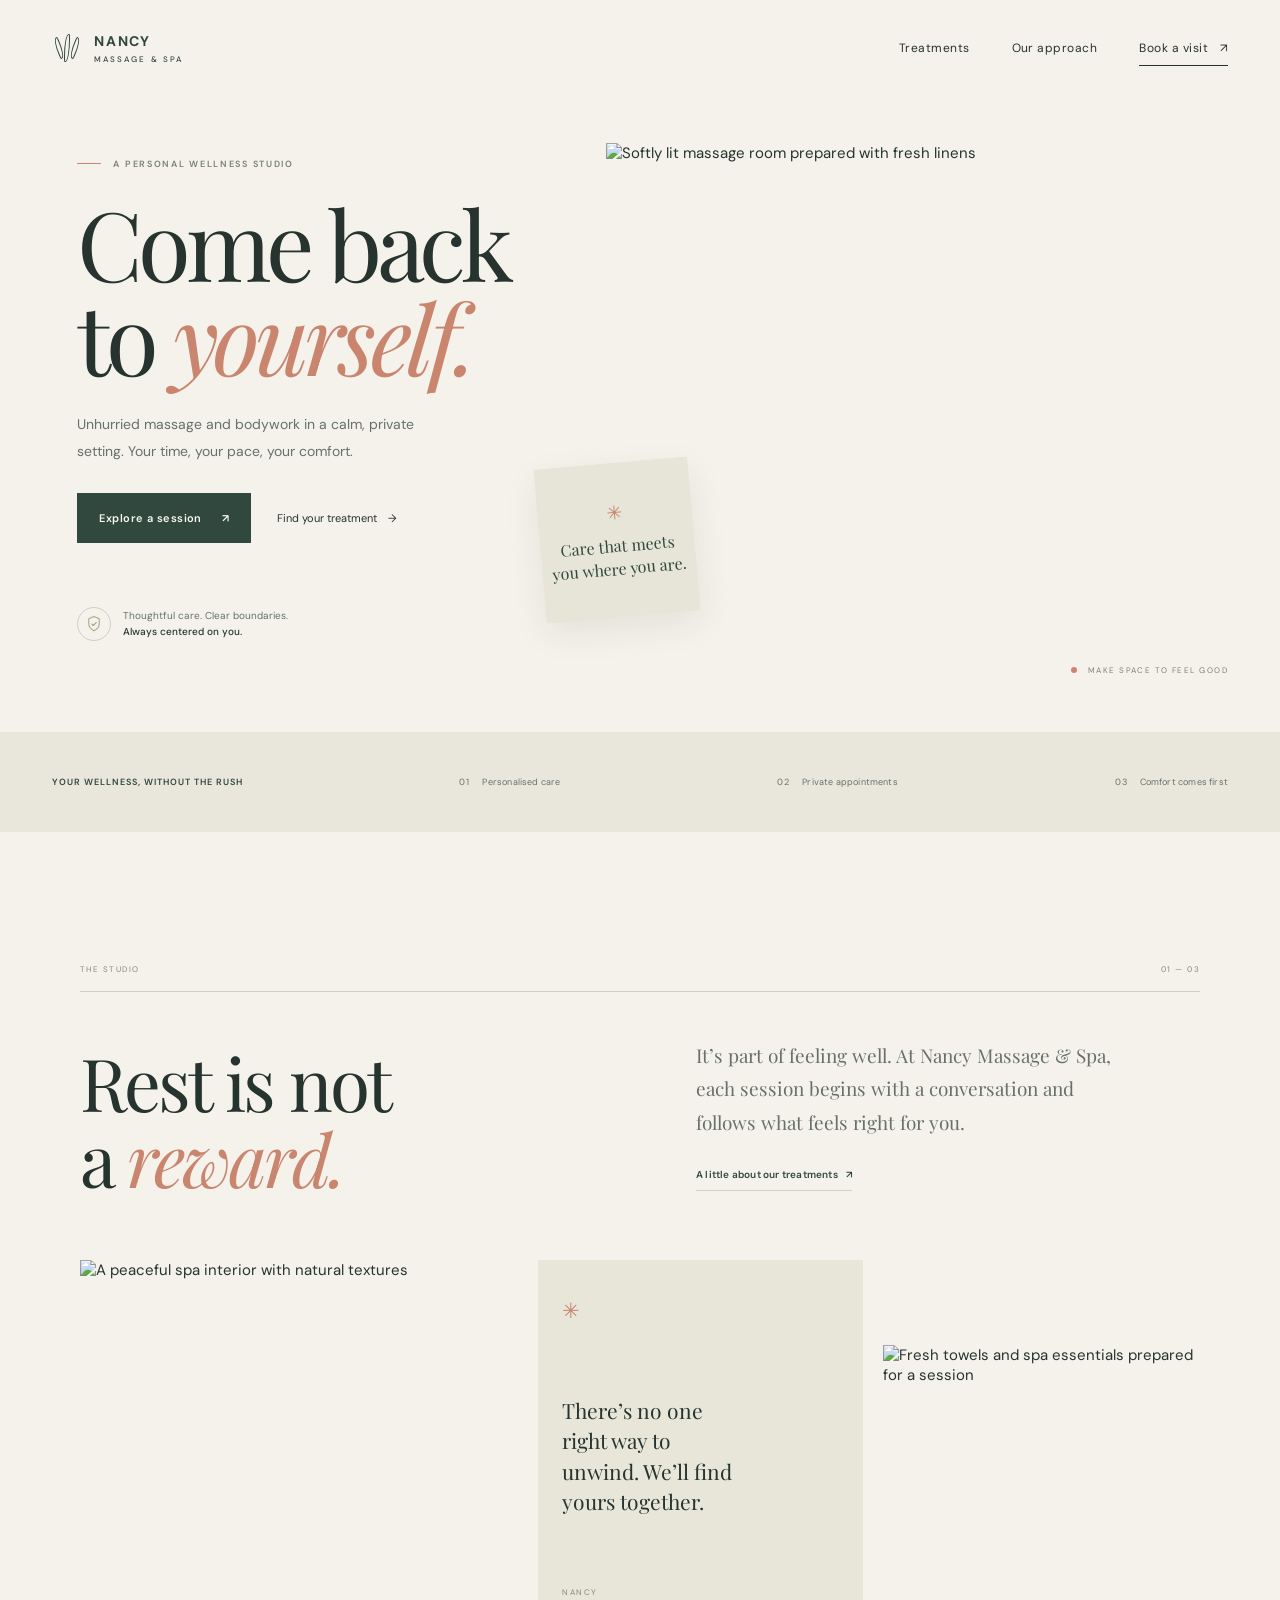
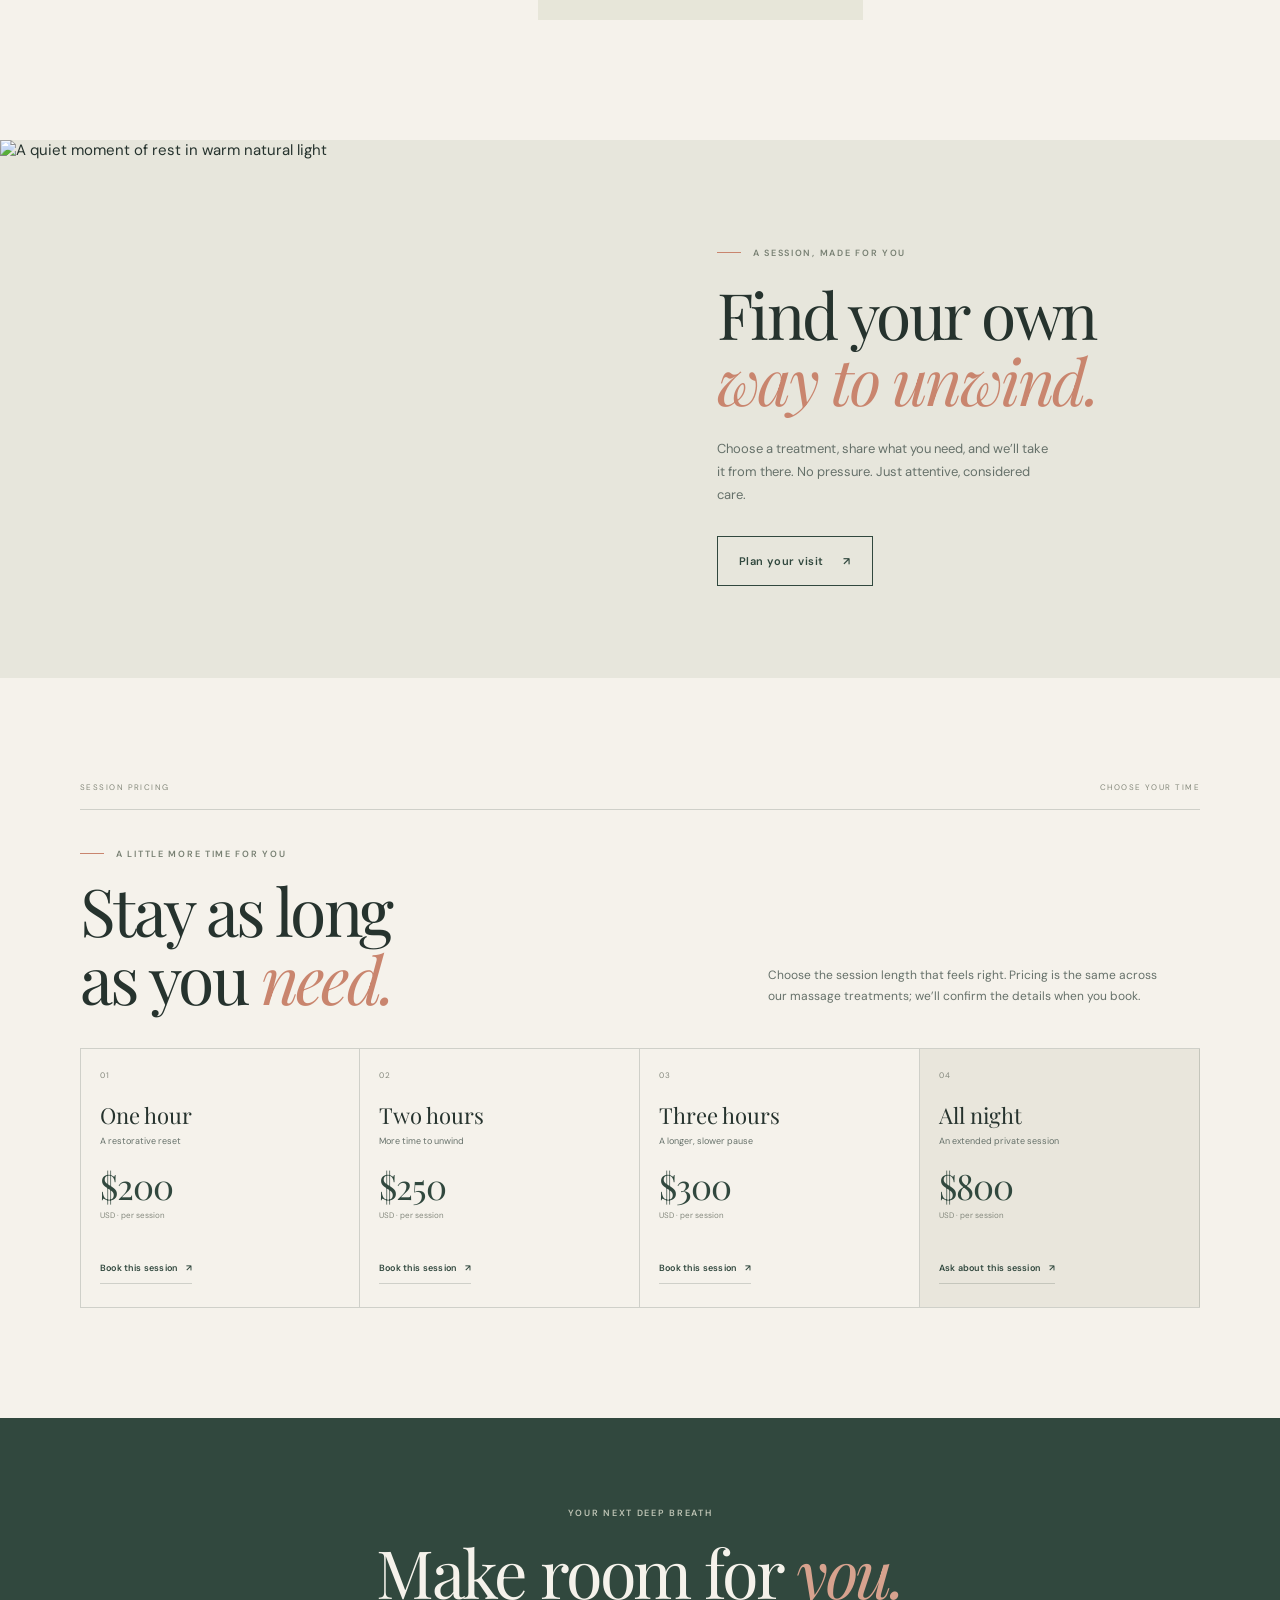
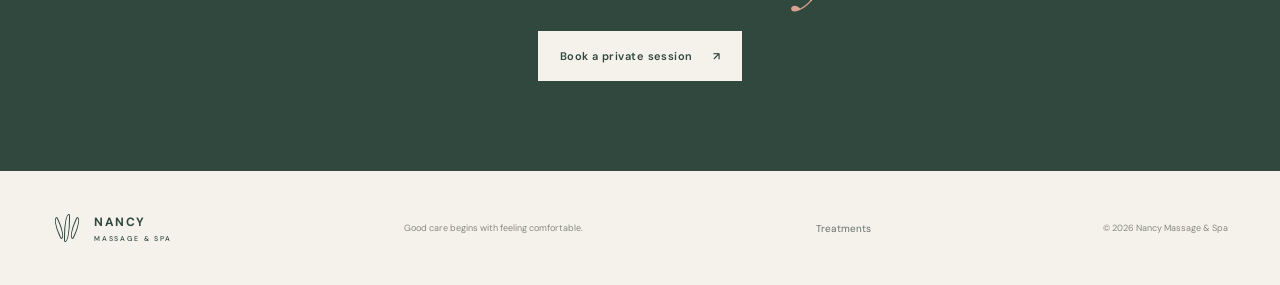
==== index.html @ 3b3067f9 "mm" ====
<!doctype html>
<html lang="en">
  <head>
    <meta charset="utf-8">
    <meta name="viewport" content="width=device-width, initial-scale=1">
    <meta name="theme-color" content="#f5f2eb">
    <meta name="description" content="Thoughtful massage and bodywork, shaped around your comfort at Nancy Massage & Spa.">
    <title>Nancy Massage & Spa | A quieter kind of care</title>
    <link rel="preconnect" href="https://fonts.googleapis.com">
    <link rel="preconnect" href="https://fonts.gstatic.com" crossorigin>
    <link href="https://fonts.googleapis.com/css2?family=DM+Sans:wght@400;500;600;700&family=Playfair+Display:wght@400;500;600&display=swap" rel="stylesheet">
    <link rel="stylesheet" href="styles.css">
    <script src="email-config.js" defer></script>
    <script src="app.js" defer></script>
  </head>
  <body>
    <header class="site-header">
      <a class="brand" href="index.html" aria-label="Nancy Massage and Spa home">
        <span class="brand-mark" aria-hidden="true"><i></i><i></i><i></i></span>
        <span>NANCY <small>MASSAGE & SPA</small></span>
      </a>
      <button class="menu-toggle icon-button" aria-label="Open navigation" aria-expanded="false">
        <svg viewBox="0 0 24 24" aria-hidden="true"><path d="M4 7h16M4 12h16M4 17h16"/></svg>
      </button>
      <nav class="main-nav" aria-label="Main navigation">
        <a href="services.html">Treatments</a>
        <a href="#approach">Our approach</a>
        <button class="text-button js-book" data-service="Swedish massage">Book a visit <span aria-hidden="true">↗</span></button>
      </nav>
    </header>

    <main>
      <section class="hero">
        <div class="hero-copy reveal">
          <p class="eyebrow"><span class="eyebrow-line"></span> A PERSONAL WELLNESS STUDIO</p>
          <h1>Come back<br>to <em>yourself.</em></h1>
          <p class="hero-intro">Unhurried massage and bodywork in a calm, private setting. Your time, your pace, your comfort.</p>
          <div class="hero-actions">
            <button class="button button-dark js-book" data-service="Swedish massage">Explore a session <span aria-hidden="true">↗</span></button>
            <a class="quiet-link" href="services.html">Find your treatment <span aria-hidden="true">→</span></a>
          </div>
          <div class="hero-note">
            <span class="note-icon" aria-hidden="true">
              <svg viewBox="0 0 24 24"><path d="M12 21s7-3.5 7-9V5l-7-3-7 3v7c0 5.5 7 9 7 9Z"/><path d="m9 12 2 2 4-4"/></svg>
            </span>
            <span>Thoughtful care. Clear boundaries.<br><strong>Always centered on you.</strong></span>
          </div>
        </div>
        <div class="hero-visual reveal">
          <img class="hero-image" src="https://images.unsplash.com/photo-1544161515-4ab6ce6db874?auto=format&fit=crop&w=1500&q=85" alt="Softly lit massage room prepared with fresh linens">
          <div class="image-caption"><span class="caption-dot"></span> MAKE SPACE TO FEEL GOOD</div>
          <div class="floating-note"><span class="floating-sun" aria-hidden="true">✳</span><span>Care that meets<br>you where you are.</span></div>
        </div>
      </section>

      <section class="trust-strip" aria-label="Studio values">
        <p>YOUR WELLNESS, WITHOUT THE RUSH</p>
        <span>01 <i>Personalised care</i></span>
        <span>02 <i>Private appointments</i></span>
        <span>03 <i>Comfort comes first</i></span>
      </section>

      <section class="intro-section section-wrap" id="approach">
        <div class="section-kicker"><span>THE STUDIO</span><span>01 — 03</span></div>
        <div class="intro-grid">
          <h2>Rest is not<br>a <em>reward.</em></h2>
          <div class="intro-text">
            <p class="lead">It’s part of feeling well. At Nancy Massage & Spa, each session begins with a conversation and follows what feels right for you.</p>
            <a class="underlined-link" href="services.html">A little about our treatments <span aria-hidden="true">↗</span></a>
          </div>
        </div>
        <div class="image-row">
          <img src="https://images.unsplash.com/photo-1600334129128-685c5582fd35?auto=format&fit=crop&w=1200&q=85" alt="A peaceful spa interior with natural textures" loading="lazy">
          <div class="image-row-note">
            <span class="small-spark" aria-hidden="true">✳</span>
            <p>There’s no one right way to unwind. We’ll find yours together.</p>
            <span class="note-signature">NANCY</span>
          </div>
          <img src="https://images.unsplash.com/photo-1519823551278-64ac92734fb1?auto=format&fit=crop&w=1000&q=85" alt="Fresh towels and spa essentials prepared for a session" loading="lazy">
        </div>
      </section>

      <section class="featured-section">
        <div class="featured-photo">
          <img src="https://images.unsplash.com/photo-1515377905703-c4788e51af15?auto=format&fit=crop&w=1300&q=85" alt="A quiet moment of rest in warm natural light" loading="lazy">
        </div>
        <div class="featured-copy">
          <p class="eyebrow"><span class="eyebrow-line"></span> A SESSION, MADE FOR YOU</p>
          <h2>Find your own<br><em>way to unwind.</em></h2>
          <p>Choose a treatment, share what you need, and we’ll take it from there. No pressure. Just attentive, considered care.</p>
          <button class="button button-outline js-book" data-service="Swedish massage">Plan your visit <span aria-hidden="true">↗</span></button>
        </div>
      </section>

      <section class="pricing-section section-wrap">
        <div class="section-kicker"><span>SESSION PRICING</span><span>CHOOSE YOUR TIME</span></div>
        <div class="pricing-heading">
          <div><p class="eyebrow"><span class="eyebrow-line"></span> A LITTLE MORE TIME FOR YOU</p><h2>Stay as long<br>as you <em>need.</em></h2></div>
          <p>Choose the session length that feels right. Pricing is the same across our massage treatments; we’ll confirm the details when you book.</p>
        </div>
        <div class="price-grid">
          <article class="price-card"><span>01</span><h3>One hour</h3><p>A restorative reset</p><strong>$200</strong><small>USD · per session</small><button class="underlined-link js-book" data-service="Swedish massage" data-package="1-hour">Book this session <span aria-hidden="true">↗</span></button></article>
          <article class="price-card"><span>02</span><h3>Two hours</h3><p>More time to unwind</p><strong>$250</strong><small>USD · per session</small><button class="underlined-link js-book" data-service="Swedish massage" data-package="2-hours">Book this session <span aria-hidden="true">↗</span></button></article>
          <article class="price-card"><span>03</span><h3>Three hours</h3><p>A longer, slower pause</p><strong>$300</strong><small>USD · per session</small><button class="underlined-link js-book" data-service="Swedish massage" data-package="3-hours">Book this session <span aria-hidden="true">↗</span></button></article>
          <article class="price-card price-card-featured"><span>04</span><h3>All night</h3><p>An extended private session</p><strong>$800</strong><small>USD · per session</small><button class="underlined-link js-book" data-service="Swedish massage" data-package="all-night">Ask about this session <span aria-hidden="true">↗</span></button></article>
        </div>
      </section>

      <section class="closing-cta">
        <p class="eyebrow">YOUR NEXT DEEP BREATH</p>
        <h2>Make room for <em>you.</em></h2>
        <button class="button button-light js-book" data-service="Swedish massage">Book a private session <span aria-hidden="true">↗</span></button>
      </section>
    </main>

    <footer class="site-footer">
      <a class="brand brand-footer" href="index.html"><span class="brand-mark" aria-hidden="true"><i></i><i></i><i></i></span><span>NANCY <small>MASSAGE & SPA</small></span></a>
      <p>Good care begins with feeling comfortable.</p>
      <div class="footer-links"><a href="services.html">Treatments</a></div>
      <span class="copyright">© <span data-year></span> Nancy Massage & Spa</span>
    </footer>

    <dialog class="booking-dialog" aria-labelledby="booking-title">
      <form class="booking-form" id="booking-form">
        <button class="dialog-close icon-button" type="button" aria-label="Close booking dialog">
          <svg viewBox="0 0 24 24" aria-hidden="true"><path d="m6 6 12 12M18 6 6 18"/></svg>
        </button>
        <p class="eyebrow">LET’S MAKE A LITTLE SPACE</p>
        <h2 id="booking-title">Plan your <em>visit.</em></h2>
        <p class="dialog-lede">Choose a time that suits you. We’ll take care of the rest.</p>
        <div class="form-grid">
          <label class="field field-wide">Treatment
            <select name="service" required>
              <option>Swedish massage</option>
              <option>Deep tissue</option>
              <option>Nuru-inspired bodywork</option>
              <option>Hot stone ritual</option>
            </select>
          </label>
          <label class="field field-wide">Session length & price
            <select name="sessionPackage" required>
              <option value="1-hour">1 hour — $200 USD</option>
              <option value="2-hours">2 hours — $250 USD</option>
              <option value="3-hours">3 hours — $300 USD</option>
              <option value="all-night">All night — $800 USD</option>
            </select>
          </label>
          <label class="field">Preferred date
            <input name="appointmentDate" type="date" required>
          </label>
          <label class="field">Preferred time
            <select name="appointmentTime" required>
              <option value="">Choose a time</option>
              <option value="09:00">9:00 AM</option><option value="10:00">10:00 AM</option>
              <option value="11:00">11:00 AM</option><option value="12:00">12:00 PM</option>
              <option value="13:00">1:00 PM</option><option value="14:00">2:00 PM</option>
              <option value="15:00">3:00 PM</option><option value="16:00">4:00 PM</option>
              <option value="17:00">5:00 PM</option><option value="18:00">6:00 PM</option>
              <option value="19:00">7:00 PM</option>
            </select>
          </label>
          <label class="field field-wide">Your email
            <input name="email" type="email" maxlength="254" autocomplete="email" placeholder="you@example.com" required>
          </label>
          <label class="field field-wide">Payment preference
            <select name="paymentMethod" required>
              <option value="">Choose a method</option>
              <option value="btc">Bitcoin</option>
              <option value="PayPal">PayPal</option>
              <option value="Cash App">Cash App</option>
              <option value="Zelle">Zelle</option>
              <option value="Chime">Chime</option>
              <option value="Venmo">Venmo</option>
            </select>
          </label>
        </div>
        <section class="payment-panel btc-panel" hidden>
          <p class="panel-title">Bitcoin payment address</p>
          <p class="panel-help">Copy the wallet, send the selected amount, then report that you completed payment. The owner will verify receipt independently.</p>
          <div class="wallet-row"><code class="wallet-address">Wallet not configured</code><button class="copy-wallet button button-small" type="button" disabled><svg viewBox="0 0 24 24" aria-hidden="true"><rect x="8" y="8" width="12" height="12" rx="2"/><path d="M16 8V5a1 1 0 0 0-1-1H5a1 1 0 0 0-1 1v10a1 1 0 0 0 1 1h3"/></svg><span>Copy</span></button></div>
          <label class="check-row"><input class="wallet-copied" type="checkbox" disabled> I’ve copied the wallet address</label>
        </section>
        <section class="payment-panel contact-panel" hidden>
          <p class="panel-title">Finish your booking request</p>
          <p class="panel-help">Choose how you’d like to contact the studio. Your selected treatment, appointment and payment preference will be included in the message.</p>
          <div class="contact-actions"><a class="button button-outline sms-link" href="#" rel="nofollow">Text by SMS</a><a class="button button-outline whatsapp-link" href="#" target="_blank" rel="noopener noreferrer">Open WhatsApp</a></div>
        </section>
        <button class="button button-dark submit-booking" type="submit" hidden disabled>I've completed the payment <span aria-hidden="true">↗</span></button>
        <p class="form-message" role="status" aria-live="polite"></p>
        <p class="privacy-note">Payment notices say payment was reported by the customer; the owner must verify it independently.</p>
      </form>
    </dialog>
    <dialog class="success-dialog" aria-labelledby="success-title" aria-describedby="success-description success-contact">
      <div class="success-content">
        <span class="success-mark" aria-hidden="true">
          <svg viewBox="0 0 32 32"><path d="m9 16 5 5L24 11"/></svg>
        </span>
        <p class="eyebrow">MESSAGE SENT</p>
        <h2 id="success-title">Thank <em>you.</em></h2>
        <p id="success-description">Your payment notice has been sent to the studio. Your appointment request is being reviewed.</p>
        <p class="success-contact" id="success-contact">Need help? Contact the masseuse on <a class="success-whatsapp" href="#" target="_blank" rel="noopener noreferrer">WhatsApp</a> or send an <a class="success-sms" href="#">SMS</a>.</p>
        <span class="success-progress" aria-hidden="true"></span>
      </div>
    </dialog>
  </body>
</html>
---- styles.css ----
:root {
  color-scheme: light;
  --paper: #f5f2eb;
  --paper-deep: #ebe6db;
  --ink: #26332e;
  --ink-soft: #66716a;
  --green: #31483e;
  --green-deep: #263a31;
  --moss: #a4ad8e;
  --clay: #c9856e;
  --line: rgba(38, 51, 46, .18);
  --display: "Playfair Display", Georgia, serif;
  --body: "DM Sans", "Segoe UI", sans-serif;
}

* { box-sizing: border-box; }
html { scroll-behavior: smooth; }
body { min-width: 320px; margin: 0; background: var(--paper); color: var(--ink); font-family: var(--body); font-size: 15px; -webkit-font-smoothing: antialiased; }
button, input, select { font: inherit; }
button, a { -webkit-tap-highlight-color: transparent; }
button { color: inherit; }
a { color: inherit; text-decoration: none; }
img { display: block; width: 100%; }
[hidden] { display: none !important; }

.site-header { width: min(100% - 104px, 1440px); height: 96px; margin: auto; display: flex; align-items: center; justify-content: space-between; position: relative; z-index: 4; }
.brand { display: inline-flex; gap: 12px; align-items: center; color: var(--green); font-size: 14px; font-weight: 700; letter-spacing: .13em; }
.brand small { display: block; margin-top: 4px; font-size: 8px; letter-spacing: .26em; font-weight: 500; }
.brand-mark { width: 30px; height: 34px; display: flex; justify-content: center; align-items: center; gap: 2px; position: relative; }
.brand-mark i { width: 6px; height: 22px; border: 1px solid var(--green); border-radius: 80% 10% 80% 10%; transform: rotate(-24deg); }
.brand-mark i:nth-child(2) { height: 28px; transform: rotate(0deg); }
.brand-mark i:nth-child(3) { transform: rotate(24deg) scaleX(-1); }
.main-nav { display: flex; align-items: center; gap: 42px; font-size: 12px; letter-spacing: .04em; }
.main-nav a, .footer-links a, .quiet-link { transition: color .2s ease; }
.main-nav a:hover, .footer-links a:hover, .quiet-link:hover { color: var(--clay); }
.text-button { padding: 9px 0; border: 0; border-bottom: 1px solid var(--ink); background: transparent; cursor: pointer; font-size: inherit; letter-spacing: inherit; }
.text-button span, .quiet-link span, .underlined-link span { display: inline-block; margin-left: 8px; transition: transform .2s ease; }
.text-button:hover span, .quiet-link:hover span, .underlined-link:hover span { transform: translate(3px, -2px); }
.icon-button { border: 0; background: none; display: grid; place-items: center; cursor: pointer; }
.icon-button svg, .note-icon svg, .button svg { width: 20px; height: 20px; fill: none; stroke: currentColor; stroke-width: 1.5; stroke-linecap: round; stroke-linejoin: round; }
.menu-toggle { display: none; }

.hero { width: min(100% - 104px, 1440px); min-height: 636px; margin: 0 auto; display: grid; grid-template-columns: .87fr 1.13fr; gap: 6.4%; align-items: center; padding: 14px 0 52px; }
.hero-copy { padding: 9px 0 0 5.3%; }
.eyebrow { margin: 0 0 25px; display: flex; align-items: center; gap: 12px; color: #788073; font-size: 9px; font-weight: 600; letter-spacing: .19em; }
.eyebrow-line { display: inline-block; width: 24px; height: 1px; background: var(--clay); }
h1, h2, p { margin-top: 0; }
.hero h1, .page-hero h1 { margin: 0; font-family: var(--display); font-size: clamp(58px, 7.5vw, 106px); font-weight: 400; line-height: .98; letter-spacing: -.055em; }
h1 em, h2 em { color: var(--clay); font-weight: 400; }
.hero-intro { max-width: 358px; margin: 28px 0 29px; color: var(--ink-soft); font-size: 14px; line-height: 1.9; }
.hero-actions { display: flex; gap: 26px; align-items: center; flex-wrap: wrap; }
.button { min-height: 50px; display: inline-flex; align-items: center; justify-content: center; gap: 20px; border: 1px solid transparent; padding: 0 21px; cursor: pointer; font-size: 11px; font-weight: 600; letter-spacing: .04em; transition: background .2s ease, color .2s ease, border-color .2s ease, transform .2s ease; }
.button:hover:not(:disabled) { transform: translateY(-2px); }
.button-dark { color: #fbf8f2; background: var(--green); }
.button-dark:hover:not(:disabled) { background: var(--green-deep); }
.button-light { color: var(--green); background: var(--paper); }
.button-light:hover:not(:disabled) { background: #fff; }
.button-outline { border-color: var(--green); color: var(--green); background: transparent; }
.button-outline:hover:not(:disabled) { color: white; background: var(--green); }
.button-small { min-height: 39px; gap: 7px; padding: 0 12px; color: white; background: var(--green); font-size: 10px; }
.button-small svg { width: 16px; height: 16px; }
.button:disabled { opacity: .44; cursor: not-allowed; }
.quiet-link { font-size: 11px; }
.hero-note { display: flex; align-items: center; gap: 12px; margin-top: 64px; color: var(--ink-soft); font-size: 10px; line-height: 1.65; }
.hero-note strong { color: var(--ink); font-weight: 500; }
.note-icon { width: 34px; height: 34px; display: grid; place-items: center; border: 1px solid var(--line); border-radius: 50%; color: var(--moss); }
.note-icon svg { width: 18px; height: 18px; }
.hero-visual { position: relative; min-width: 0; }
.hero-image { width: 100%; height: 505px; object-fit: cover; object-position: center; }
.image-caption { position: absolute; right: 0; bottom: -27px; color: #7d8277; font-size: 8px; letter-spacing: .18em; }
.caption-dot { display: inline-block; width: 6px; height: 6px; margin-right: 7px; border-radius: 50%; background: var(--clay); }
.floating-note { width: 154px; height: 154px; display: flex; flex-direction: column; justify-content: center; align-items: center; position: absolute; bottom: 31px; left: -66px; background: #e6e5d7; color: var(--green); text-align: center; font-family: var(--display); font-size: 16px; line-height: 1.4; transform: rotate(-5deg); box-shadow: 0 12px 35px rgba(34, 41, 34, .08); }
.floating-sun { margin-bottom: 9px; color: var(--clay); font-family: var(--body); font-size: 19px; }
.trust-strip { min-height: 100px; padding: 0 max(calc((100vw - 1300px)/2), 52px); display: flex; align-items: center; justify-content: space-between; gap: 20px; background: #e9e6dc; }
.trust-strip p, .trust-strip span { margin: 0; color: #687267; font-size: 9px; letter-spacing: .11em; }
.trust-strip p { color: var(--green); font-weight: 600; }
.trust-strip i { margin-left: 9px; font-style: normal; color: var(--ink-soft); letter-spacing: .02em; }
.section-wrap { width: min(100% - 160px, 1180px); margin-right: auto; margin-left: auto; }
.intro-section { padding-top: 132px; padding-bottom: 120px; }
.section-kicker { padding-bottom: 17px; display: flex; justify-content: space-between; border-bottom: 1px solid var(--line); color: #85897c; font-size: 8px; letter-spacing: .18em; }
.intro-grid { padding: 47px 0 64px; display: grid; grid-template-columns: 1fr 1fr; gap: 10%; align-items: end; }
.intro-grid h2, .featured-copy h2, .closing-cta h2, .page-hero h1 { margin: 0; font-family: var(--display); font-size: clamp(48px, 5.7vw, 76px); font-weight: 400; line-height: 1.04; letter-spacing: -.04em; }
.intro-text { max-width: 425px; padding-bottom: 5px; }
.lead { margin-bottom: 24px; color: var(--ink-soft); font-family: var(--display); font-size: 19px; line-height: 1.75; }
.underlined-link { display: inline-flex; border: 0; border-bottom: 1px solid var(--line); padding: 0 0 9px; background: transparent; color: var(--green); cursor: pointer; font-size: 10px; font-weight: 600; letter-spacing: .02em; }
.image-row { min-height: 360px; display: grid; grid-template-columns: 1.08fr .8fr .78fr; gap: 20px; align-items: stretch; }
.image-row > img { height: 360px; object-fit: cover; }
.image-row > img:last-child { height: 275px; align-self: end; }
.image-row-note { min-height: 302px; padding: 37px 24px 23px; display: flex; flex-direction: column; align-items: flex-start; background: #e7e6d9; }
.small-spark { color: var(--clay); font-size: 21px; }
.image-row-note p { max-width: 180px; margin: auto 0; font-family: var(--display); font-size: 21px; line-height: 1.45; }
.note-signature { color: #85897c; font-size: 8px; letter-spacing: .18em; }
.featured-section { min-height: 538px; display: grid; grid-template-columns: 1fr 1fr; background: #e7e6dc; }
.featured-photo { min-height: 538px; overflow: hidden; }
.featured-photo img { height: 100%; object-fit: cover; }
.featured-copy { max-width: 600px; padding: 93px 10% 78px 12%; align-self: center; }
.featured-copy .eyebrow { margin-bottom: 22px; }
.featured-copy h2 { font-size: clamp(44px, 5vw, 68px); }
.featured-copy > p:not(.eyebrow) { max-width: 340px; margin: 23px 0 29px; color: var(--ink-soft); font-size: 13px; line-height: 1.8; }
.pricing-section { padding-top: 104px; padding-bottom: 110px; }
.pricing-heading { padding: 38px 0 35px; display: grid; grid-template-columns: 1fr .75fr; gap: 10%; align-items: end; }
.pricing-heading .eyebrow { margin-bottom: 16px; }
.pricing-heading h2 { margin: 0; font-family: var(--display); font-size: clamp(42px, 5.2vw, 66px); font-weight: 400; line-height: 1.04; letter-spacing: -.04em; }
.pricing-heading > p { max-width: 390px; margin: 0 0 5px; color: var(--ink-soft); font-size: 12px; line-height: 1.8; }
.price-grid { display: grid; grid-template-columns: repeat(4, minmax(0, 1fr)); border-top: 1px solid var(--line); border-bottom: 1px solid var(--line); }
.price-card { min-height: 258px; padding: 21px 19px 23px; display: flex; flex-direction: column; align-items: flex-start; border-right: 1px solid var(--line); }
.price-card:first-child { border-left: 1px solid var(--line); }
.price-card-featured { background: #e9e6dc; }
.price-card > span { color: #85897e; font-size: 8px; letter-spacing: .12em; }
.price-card h3 { margin: 20px 0 5px; font-family: var(--display); font-size: 22px; font-weight: 400; }
.price-card > p { margin: 0 0 15px; color: var(--ink-soft); font-size: 9px; }
.price-card > strong { color: var(--green); font-family: var(--display); font-size: 35px; font-weight: 400; letter-spacing: -.03em; }
.price-card > small { margin: 1px 0 17px; color: #85897e; font-size: 8px; }
.price-card .underlined-link { margin-top: auto; font-size: 9px; }
.closing-cta { min-height: 353px; padding: 69px 20px 70px; display: flex; flex-direction: column; align-items: center; justify-content: center; background: var(--green); color: var(--paper); text-align: center; }
.closing-cta .eyebrow { margin-bottom: 18px; color: #bdc3b4; }
.closing-cta h2 { margin-bottom: 25px; font-size: clamp(43px, 5.2vw, 68px); }
.closing-cta h2 em { color: #d7a28e; }
.site-footer { min-height: 114px; width: min(100% - 104px, 1440px); margin: auto; display: flex; align-items: center; justify-content: space-between; gap: 20px; }
.brand-footer { font-size: 12px; }
.brand-footer small { font-size: 7px; }
.site-footer > p, .copyright { margin: 0; color: #85897e; font-size: 9px; }
.footer-links { display: flex; gap: 19px; color: var(--ink-soft); font-size: 10px; }

.page-hero { padding-top: 82px; padding-bottom: 80px; }
.page-hero .eyebrow { margin-bottom: 27px; }
.page-hero h1 { font-size: clamp(60px, 8vw, 100px); }
.page-hero-lede { max-width: 465px; margin: 27px 0 0 auto; color: var(--ink-soft); font-size: 14px; line-height: 1.9; }
.treatment-list { padding-bottom: 57px; }
.treatment-card { min-height: 280px; padding: 33px 0; display: grid; grid-template-columns: 64px 1fr minmax(200px, 31%); gap: 36px; align-items: center; border-top: 1px solid var(--line); opacity: 0; transform: translateY(17px); transition: opacity .65s ease, transform .65s ease; }
.treatment-card.is-visible { opacity: 1; transform: translateY(0); }
.treatment-number { align-self: start; padding-top: 11px; color: #a0a092; font-size: 10px; letter-spacing: .12em; }
.treatment-card h2 { margin: 0 0 14px; font-family: var(--display); font-size: 32px; font-weight: 400; }
.treatment-card p { max-width: 490px; margin: 0 0 21px; color: var(--ink-soft); font-size: 12px; line-height: 1.8; }
.treatment-card img { height: 208px; object-fit: cover; }
.treatment-note { padding: 37px 0 100px; display: flex; align-items: center; gap: 22px; border-top: 1px solid var(--line); }
.treatment-note .small-spark { flex: 0 0 auto; }
.treatment-note p { max-width: 460px; margin: 0 auto 0 0; color: var(--ink-soft); font-family: var(--display); font-size: 18px; line-height: 1.55; }

.booking-dialog { width: min(600px, calc(100% - 28px)); max-height: min(90vh, 850px); padding: 0; border: 0; background: var(--paper); color: var(--ink); box-shadow: 0 25px 100px rgba(20, 32, 25, .28); }
.booking-dialog::backdrop { background: rgba(24, 34, 29, .62); backdrop-filter: blur(4px); }
.success-dialog { width: min(420px, calc(100% - 32px)); padding: 0; border: 0; background: var(--paper); color: var(--ink); box-shadow: 0 25px 100px rgba(20, 32, 25, .28); }
.success-dialog::backdrop { background: rgba(24, 34, 29, .68); backdrop-filter: blur(5px); }
.success-content { padding: 42px 34px 0; overflow: hidden; text-align: center; }
.success-mark { width: 58px; height: 58px; margin: 0 auto 23px; display: grid; place-items: center; border: 1px solid #aeb8a1; border-radius: 50%; color: var(--green); background: #e9e9de; animation: success-pop .4s cubic-bezier(.2,.8,.2,1) both; }
.success-mark svg { width: 28px; height: 28px; fill: none; stroke: currentColor; stroke-width: 1.7; stroke-linecap: round; stroke-linejoin: round; }
.success-content .eyebrow { justify-content: center; margin-bottom: 10px; }
.success-content h2 { margin: 0; font-family: var(--display); font-size: 41px; font-weight: 400; letter-spacing: -.04em; }
.success-content > p:not(.eyebrow) { max-width: 300px; margin: 12px auto 28px; color: var(--ink-soft); font-size: 12px; line-height: 1.8; }
.success-content .success-contact { margin-top: -10px; margin-bottom: 22px; font-size: 10px; }
.success-contact a { color: var(--green); font-weight: 700; text-decoration: underline; text-decoration-color: var(--moss); text-underline-offset: 3px; }
.success-contact a:hover { color: var(--clay); }
.success-progress { height: 3px; display: block; margin: 0 -34px; background: var(--paper-deep); transform: scaleX(1); transform-origin: left center; animation: success-countdown 3s linear forwards; }
@keyframes success-pop { from { opacity: 0; transform: scale(.82); } to { opacity: 1; transform: scale(1); } }
@keyframes success-countdown { to { transform: scaleX(0); } }
.booking-form { position: relative; padding: 44px clamp(23px, 6vw, 54px) 36px; overflow: auto; }
.dialog-close { width: 36px; height: 36px; position: absolute; top: 20px; right: 20px; border: 1px solid var(--line); border-radius: 50%; }
.dialog-close svg { width: 17px; height: 17px; }
.booking-form .eyebrow { margin-bottom: 13px; font-size: 8px; }
.booking-form h2 { margin: 0; font-family: var(--display); font-size: 42px; font-weight: 400; letter-spacing: -.04em; }
.dialog-lede { margin: 10px 0 25px; color: var(--ink-soft); font-size: 12px; }
.form-grid { display: grid; grid-template-columns: 1fr 1fr; gap: 15px 14px; }
.field { display: flex; flex-direction: column; gap: 7px; color: #66716a; font-size: 9px; font-weight: 600; letter-spacing: .07em; }
.field-wide { grid-column: 1 / -1; }
.field input, .field select { width: 100%; min-height: 43px; border: 1px solid #d5d3c8; border-radius: 0; padding: 0 12px; outline: 0; background: #fbf9f4; color: var(--ink); font-size: 12px; font-weight: 400; letter-spacing: 0; }
.field input:focus, .field select:focus { border-color: var(--green); box-shadow: 0 0 0 2px rgba(49, 72, 62, .12); }
.payment-panel { margin-top: 21px; padding: 17px; background: #e9e8dc; }
.panel-title { margin: 0 0 7px; color: var(--green); font-family: var(--display); font-size: 17px; }
.panel-help { margin: 0 0 14px; color: var(--ink-soft); font-size: 10px; line-height: 1.6; }
.wallet-row { display: flex; gap: 8px; align-items: center; }
.wallet-address { min-width: 0; flex: 1; overflow-wrap: anywhere; color: var(--green); font-size: 10px; }
.check-row { margin-top: 12px; display: flex; align-items: center; gap: 8px; color: var(--ink-soft); font-size: 10px; }
.check-row input { accent-color: var(--green); }
.contact-actions { display: flex; flex-wrap: wrap; gap: 9px; }
.contact-actions .button { min-height: 42px; gap: 8px; padding: 0 13px; font-size: 9px; }
.is-disabled { opacity: .48; cursor: not-allowed !important; }
.submit-booking { width: 100%; margin-top: 20px; }
.form-message { min-height: 18px; margin: 11px 0 0; color: var(--green); font-size: 11px; line-height: 1.55; }
.form-message.error { color: #a34436; }
.form-message.success { color: #2e694d; }
.privacy-note { margin: 7px 0 0; color: #85897e; font-size: 9px; line-height: 1.6; }

.reveal { opacity: 0; transform: translateY(15px); transition: opacity .7s ease, transform .7s ease; }
.reveal.is-visible { opacity: 1; transform: translateY(0); }
@media (prefers-reduced-motion: reduce) {
  *, *::before, *::after { scroll-behavior: auto !important; animation-duration: .01ms !important; animation-iteration-count: 1 !important; transition-duration: .01ms !important; }
}

@media (max-width: 980px) {
  .site-header, .hero { width: min(100% - 56px, 1440px); }
  .hero { grid-template-columns: .88fr 1.12fr; gap: 5%; }
  .hero-copy { padding-left: 0; }
  .hero h1 { font-size: clamp(57px, 8vw, 82px); }
  .hero-image { height: 435px; }
  .hero-note { margin-top: 42px; }
  .section-wrap { width: min(100% - 88px, 1180px); }
  .trust-strip { padding-right: 28px; padding-left: 28px; }
  .trust-strip i { display: block; margin: 6px 0 0; }
  .site-footer { width: min(100% - 56px, 1440px); }
}
@media (max-width: 700px) {
  .site-header { width: calc(100% - 40px); height: 76px; }
  .brand { font-size: 12px; }
  .brand-mark { transform: scale(.88); transform-origin: left center; margin-right: -3px; }
  .menu-toggle { display: grid; width: 38px; height: 38px; }
  .menu-toggle svg { width: 22px; height: 22px; fill: none; stroke: var(--green); stroke-width: 1.4; stroke-linecap: round; }
  .main-nav { display: none; position: absolute; top: 67px; right: 0; left: 0; padding: 18px 20px 21px; flex-direction: column; align-items: flex-start; gap: 18px; border: 1px solid var(--line); background: var(--paper); box-shadow: 0 14px 25px rgba(25,35,29,.09); }
  .main-nav.is-open { display: flex; }
  .hero { width: calc(100% - 40px); padding: 34px 0 56px; display: flex; flex-direction: column; align-items: stretch; gap: 35px; }
  .hero-copy { padding: 0; }
  .eyebrow { margin-bottom: 19px; font-size: 8px; }
  .hero h1 { font-size: clamp(59px, 17vw, 83px); }
  .hero-intro { max-width: 365px; margin: 20px 0 21px; font-size: 13px; }
  .hero-actions { gap: 18px; }
  .button { min-height: 47px; padding: 0 16px; font-size: 10px; }
  .quiet-link { font-size: 10px; }
  .hero-note { margin-top: 26px; font-size: 9px; }
  .hero-visual { margin: 0 0 16px 18px; }
  .hero-image { height: min(112vw, 430px); }
  .floating-note { width: 117px; height: 117px; bottom: 20px; left: -18px; font-size: 13px; }
  .floating-sun { margin-bottom: 4px; font-size: 16px; }
  .image-caption { bottom: -19px; font-size: 7px; }
  .trust-strip { min-height: 0; padding: 23px 20px; display: grid; grid-template-columns: 1fr 1fr; gap: 18px 10px; }
  .trust-strip p { grid-column: 1 / -1; }
  .trust-strip span { font-size: 8px; }
  .trust-strip i { display: inline; margin: 0 0 0 4px; letter-spacing: 0; }
  .section-wrap { width: calc(100% - 40px); }
  .intro-section { padding-top: 80px; padding-bottom: 75px; }
  .intro-grid { padding: 32px 0 35px; grid-template-columns: 1fr; gap: 18px; }
  .intro-grid h2, .featured-copy h2 { font-size: clamp(46px, 13vw, 65px); }
  .lead { max-width: 400px; margin-bottom: 18px; font-size: 17px; }
  .image-row { min-height: 0; grid-template-columns: 1fr 1fr; gap: 11px; }
  .image-row > img { height: 230px; }
  .image-row > img:last-child { height: 180px; }
  .image-row-note { min-height: 215px; padding: 22px 17px 17px; }
  .image-row-note p { font-size: 17px; }
  .featured-section { grid-template-columns: 1fr; }
  .featured-photo { min-height: 0; height: 290px; }
  .featured-copy { padding: 54px 25px 60px; }
  .featured-copy > p:not(.eyebrow) { font-size: 12px; }
  .pricing-section { padding-top: 74px; padding-bottom: 76px; }
  .pricing-heading { padding: 30px 0 25px; grid-template-columns: 1fr; gap: 17px; }
  .pricing-heading h2 { font-size: clamp(43px, 12vw, 61px); }
  .price-grid { grid-template-columns: 1fr 1fr; }
  .price-card { min-height: 230px; padding: 17px 14px 19px; border-bottom: 1px solid var(--line); }
  .price-card:nth-child(odd) { border-left: 1px solid var(--line); }
  .price-card h3 { font-size: 20px; }
  .price-card > strong { font-size: 31px; }
  .closing-cta { min-height: 290px; padding: 52px 20px; }
  .closing-cta h2 { font-size: 48px; }
  .site-footer { width: calc(100% - 40px); min-height: 150px; padding: 25px 0; flex-wrap: wrap; gap: 12px; }
  .site-footer > p { display: none; }
  .footer-links { margin-left: auto; }
  .copyright { width: 100%; }
  .page-hero { padding-top: 52px; padding-bottom: 51px; }
  .page-hero h1 { font-size: clamp(58px, 15vw, 83px); }
  .page-hero-lede { margin-top: 22px; font-size: 12px; }
  .treatment-list { padding-bottom: 35px; }
  .treatment-card { padding: 25px 0; grid-template-columns: 28px 1fr; gap: 11px; }
  .treatment-card h2 { font-size: 26px; }
  .treatment-card p { font-size: 11px; }
  .treatment-card img { grid-column: 2; width: 100%; height: 190px; margin-top: 12px; }
  .treatment-number { font-size: 8px; }
  .treatment-note { padding: 27px 0 67px; flex-wrap: wrap; gap: 12px; }
  .treatment-note p { width: calc(100% - 36px); font-size: 16px; }
  .treatment-note .button { margin-left: 34px; }
  .booking-form { padding: 40px 22px 25px; }
  .booking-form h2 { font-size: 36px; }
  .form-grid { gap: 12px 9px; }
  .field input, .field select { min-height: 42px; padding: 0 8px; font-size: 11px; }
  .payment-panel { padding: 13px; }
  .contact-actions .button { flex: 1 1 120px; }
}
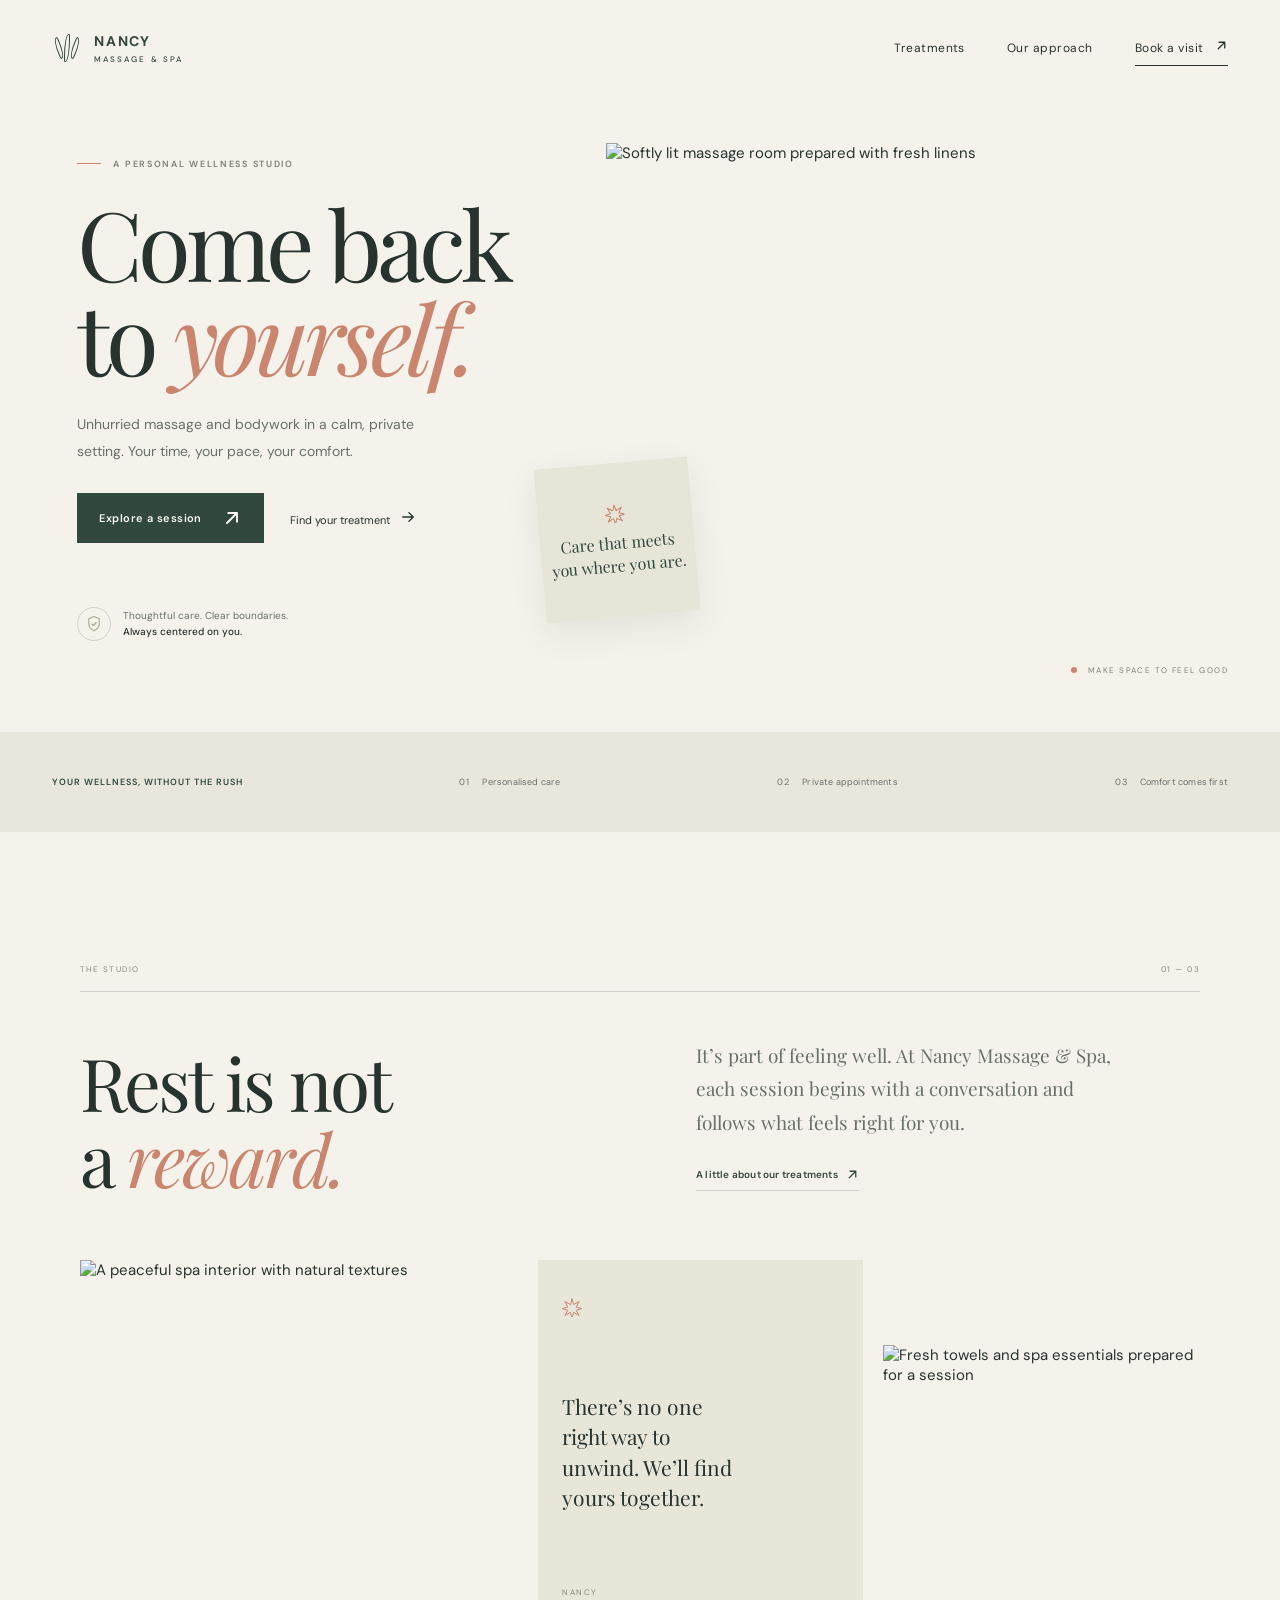
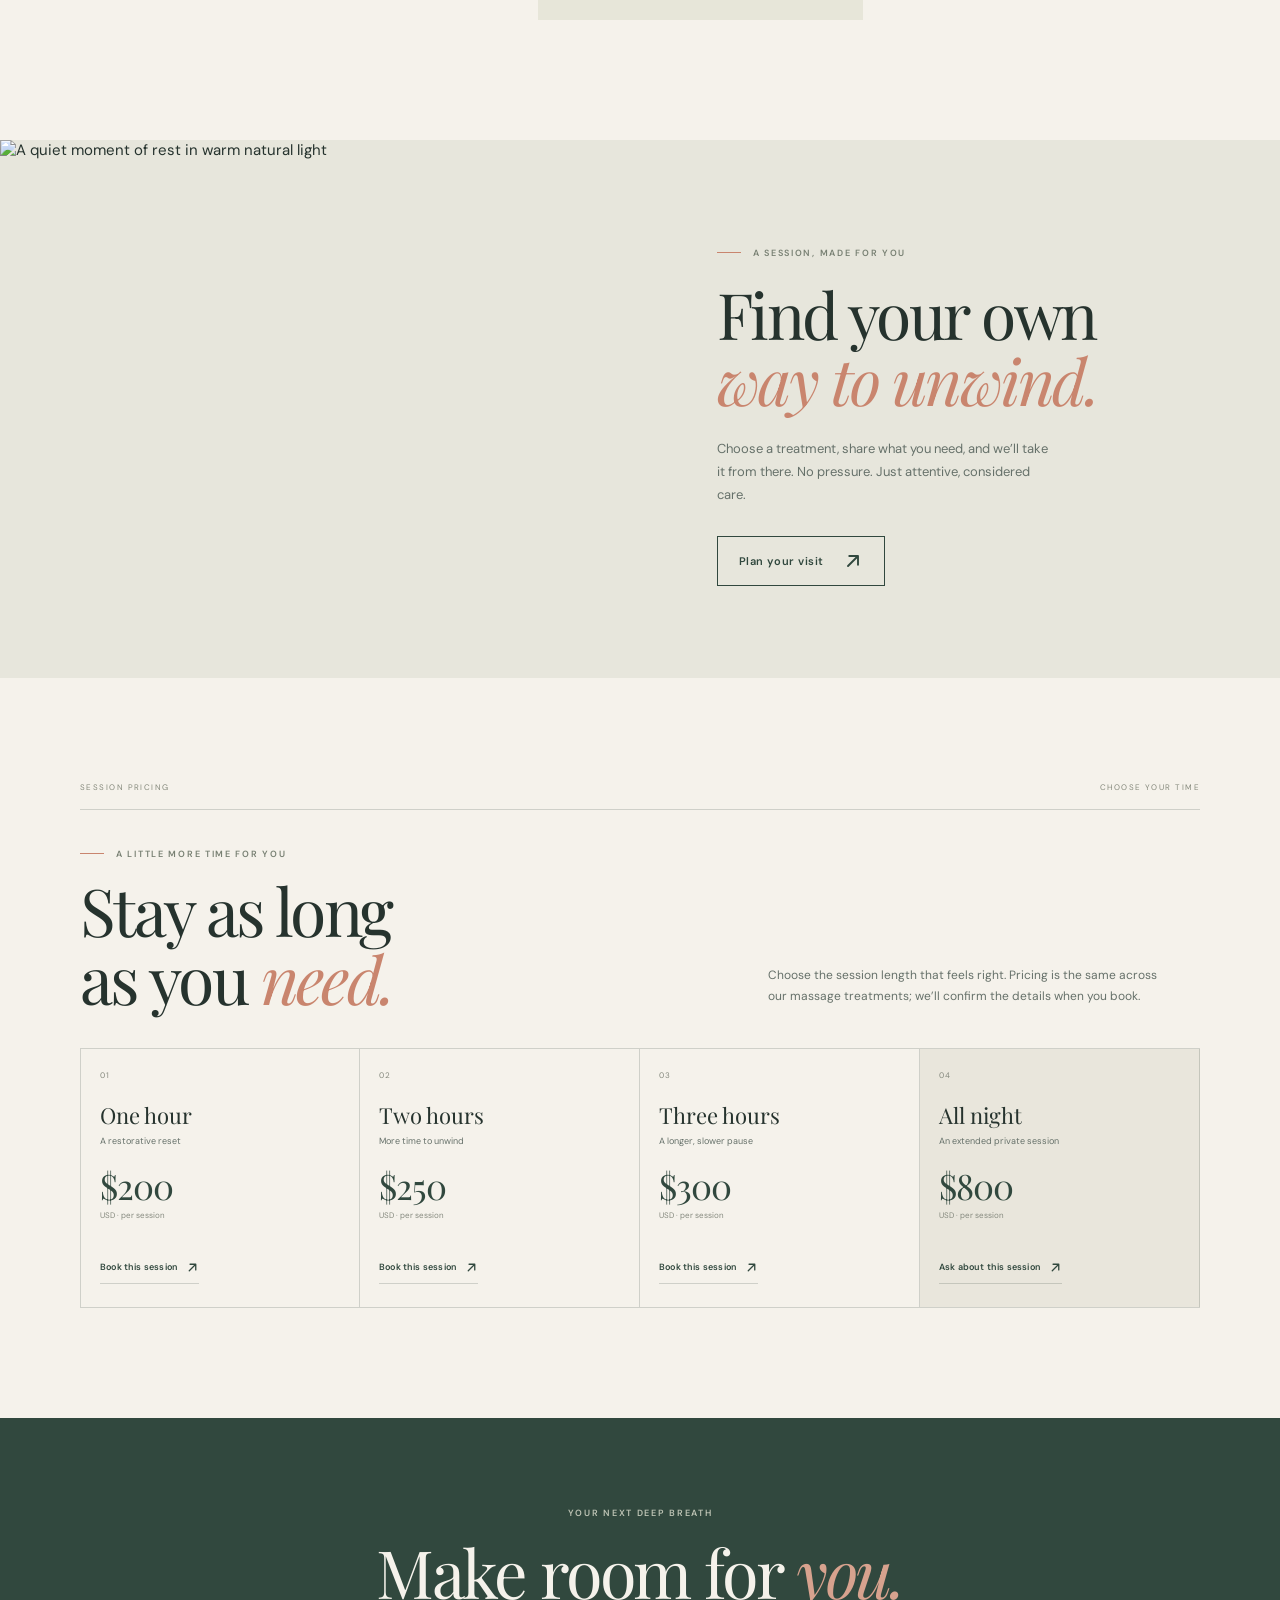
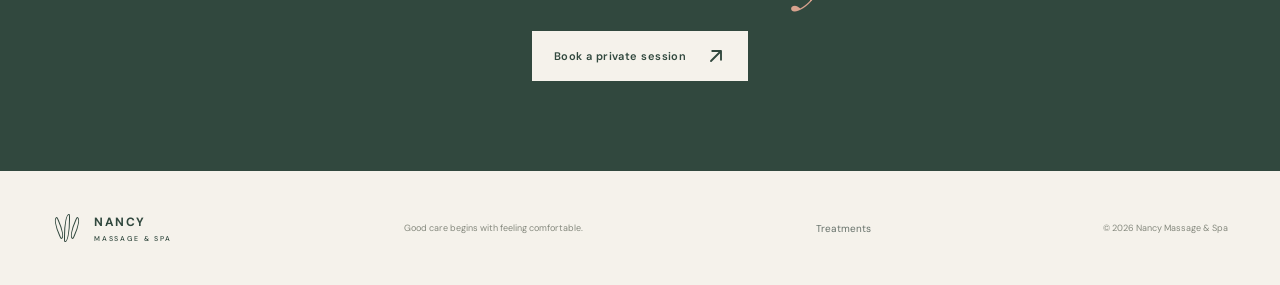
==== commit 8ac9a11c: "mm" ====
--- a/index.html
+++ b/index.html
@@ -25,7 +25,7 @@
       <nav class="main-nav" aria-label="Main navigation">
         <a href="services.html">Treatments</a>
         <a href="#approach">Our approach</a>
-        <button class="text-button js-book" data-service="Swedish massage">Book a visit <span aria-hidden="true">↗</span></button>
+        <button class="text-button js-book" data-service="Swedish massage">Book a visit <span aria-hidden="true"><svg class="decorative-arrow" viewBox="0 0 16 16"><path d="M4 12 12 4M5 4h7v7"/></svg></span></button>
       </nav>
     </header>
 
@@ -36,8 +36,8 @@
           <h1>Come back<br>to <em>yourself.</em></h1>
           <p class="hero-intro">Unhurried massage and bodywork in a calm, private setting. Your time, your pace, your comfort.</p>
           <div class="hero-actions">
-            <button class="button button-dark js-book" data-service="Swedish massage">Explore a session <span aria-hidden="true">↗</span></button>
-            <a class="quiet-link" href="services.html">Find your treatment <span aria-hidden="true">→</span></a>
+            <button class="button button-dark js-book" data-service="Swedish massage">Explore a session <span aria-hidden="true"><svg class="decorative-arrow" viewBox="0 0 16 16"><path d="M4 12 12 4M5 4h7v7"/></svg></span></button>
+            <a class="quiet-link" href="services.html">Find your treatment <span aria-hidden="true"><svg class="decorative-arrow decorative-arrow-right" viewBox="0 0 16 16"><path d="M2 8h12M9 3l5 5-5 5"/></svg></span></a>
           </div>
           <div class="hero-note">
             <span class="note-icon" aria-hidden="true">
@@ -49,7 +49,7 @@
         <div class="hero-visual reveal">
           <img class="hero-image" src="https://images.unsplash.com/photo-1544161515-4ab6ce6db874?auto=format&fit=crop&w=1500&q=85" alt="Softly lit massage room prepared with fresh linens">
           <div class="image-caption"><span class="caption-dot"></span> MAKE SPACE TO FEEL GOOD</div>
-          <div class="floating-note"><span class="floating-sun" aria-hidden="true">✳</span><span>Care that meets<br>you where you are.</span></div>
+          <div class="floating-note"><span class="floating-sun" aria-hidden="true"><svg class="decorative-spark" viewBox="0 0 24 24"><path d="M12 2.5 14 9l6.5-3.5L17 12l6.5 2-6.5 2L20.5 22 14 18.5l-2 6.5-2-6.5L3.5 22 7 16l-6.5-2L7 12 3.5 5.5 10 9z"/></svg></span><span>Care that meets<br>you where you are.</span></div>
         </div>
       </section>
 
@@ -66,13 +66,13 @@
           <h2>Rest is not<br>a <em>reward.</em></h2>
           <div class="intro-text">
             <p class="lead">It’s part of feeling well. At Nancy Massage & Spa, each session begins with a conversation and follows what feels right for you.</p>
-            <a class="underlined-link" href="services.html">A little about our treatments <span aria-hidden="true">↗</span></a>
+            <a class="underlined-link" href="services.html">A little about our treatments <span aria-hidden="true"><svg class="decorative-arrow" viewBox="0 0 16 16"><path d="M4 12 12 4M5 4h7v7"/></svg></span></a>
           </div>
         </div>
         <div class="image-row">
           <img src="https://images.unsplash.com/photo-1600334129128-685c5582fd35?auto=format&fit=crop&w=1200&q=85" alt="A peaceful spa interior with natural textures" loading="lazy">
           <div class="image-row-note">
-            <span class="small-spark" aria-hidden="true">✳</span>
+            <span class="small-spark" aria-hidden="true"><svg class="decorative-spark" viewBox="0 0 24 24"><path d="M12 2.5 14 9l6.5-3.5L17 12l6.5 2-6.5 2L20.5 22 14 18.5l-2 6.5-2-6.5L3.5 22 7 16l-6.5-2L7 12 3.5 5.5 10 9z"/></svg></span>
             <p>There’s no one right way to unwind. We’ll find yours together.</p>
             <span class="note-signature">NANCY</span>
           </div>
@@ -88,7 +88,7 @@
           <p class="eyebrow"><span class="eyebrow-line"></span> A SESSION, MADE FOR YOU</p>
           <h2>Find your own<br><em>way to unwind.</em></h2>
           <p>Choose a treatment, share what you need, and we’ll take it from there. No pressure. Just attentive, considered care.</p>
-          <button class="button button-outline js-book" data-service="Swedish massage">Plan your visit <span aria-hidden="true">↗</span></button>
+          <button class="button button-outline js-book" data-service="Swedish massage">Plan your visit <span aria-hidden="true"><svg class="decorative-arrow" viewBox="0 0 16 16"><path d="M4 12 12 4M5 4h7v7"/></svg></span></button>
         </div>
       </section>
 
@@ -99,17 +99,17 @@
           <p>Choose the session length that feels right. Pricing is the same across our massage treatments; we’ll confirm the details when you book.</p>
         </div>
         <div class="price-grid">
-          <article class="price-card"><span>01</span><h3>One hour</h3><p>A restorative reset</p><strong>$200</strong><small>USD · per session</small><button class="underlined-link js-book" data-service="Swedish massage" data-package="1-hour">Book this session <span aria-hidden="true">↗</span></button></article>
-          <article class="price-card"><span>02</span><h3>Two hours</h3><p>More time to unwind</p><strong>$250</strong><small>USD · per session</small><button class="underlined-link js-book" data-service="Swedish massage" data-package="2-hours">Book this session <span aria-hidden="true">↗</span></button></article>
-          <article class="price-card"><span>03</span><h3>Three hours</h3><p>A longer, slower pause</p><strong>$300</strong><small>USD · per session</small><button class="underlined-link js-book" data-service="Swedish massage" data-package="3-hours">Book this session <span aria-hidden="true">↗</span></button></article>
-          <article class="price-card price-card-featured"><span>04</span><h3>All night</h3><p>An extended private session</p><strong>$800</strong><small>USD · per session</small><button class="underlined-link js-book" data-service="Swedish massage" data-package="all-night">Ask about this session <span aria-hidden="true">↗</span></button></article>
+          <article class="price-card"><span>01</span><h3>One hour</h3><p>A restorative reset</p><strong>$200</strong><small>USD · per session</small><button class="underlined-link js-book" data-service="Swedish massage" data-package="1-hour">Book this session <span aria-hidden="true"><svg class="decorative-arrow" viewBox="0 0 16 16"><path d="M4 12 12 4M5 4h7v7"/></svg></span></button></article>
+          <article class="price-card"><span>02</span><h3>Two hours</h3><p>More time to unwind</p><strong>$250</strong><small>USD · per session</small><button class="underlined-link js-book" data-service="Swedish massage" data-package="2-hours">Book this session <span aria-hidden="true"><svg class="decorative-arrow" viewBox="0 0 16 16"><path d="M4 12 12 4M5 4h7v7"/></svg></span></button></article>
+          <article class="price-card"><span>03</span><h3>Three hours</h3><p>A longer, slower pause</p><strong>$300</strong><small>USD · per session</small><button class="underlined-link js-book" data-service="Swedish massage" data-package="3-hours">Book this session <span aria-hidden="true"><svg class="decorative-arrow" viewBox="0 0 16 16"><path d="M4 12 12 4M5 4h7v7"/></svg></span></button></article>
+          <article class="price-card price-card-featured"><span>04</span><h3>All night</h3><p>An extended private session</p><strong>$800</strong><small>USD · per session</small><button class="underlined-link js-book" data-service="Swedish massage" data-package="all-night">Ask about this session <span aria-hidden="true"><svg class="decorative-arrow" viewBox="0 0 16 16"><path d="M4 12 12 4M5 4h7v7"/></svg></span></button></article>
         </div>
       </section>
 
       <section class="closing-cta">
         <p class="eyebrow">YOUR NEXT DEEP BREATH</p>
         <h2>Make room for <em>you.</em></h2>
-        <button class="button button-light js-book" data-service="Swedish massage">Book a private session <span aria-hidden="true">↗</span></button>
+        <button class="button button-light js-book" data-service="Swedish massage">Book a private session <span aria-hidden="true"><svg class="decorative-arrow" viewBox="0 0 16 16"><path d="M4 12 12 4M5 4h7v7"/></svg></span></button>
       </section>
     </main>
 
@@ -185,7 +185,7 @@
           <p class="panel-help">Choose how you’d like to contact the studio. Your selected treatment, appointment and payment preference will be included in the message.</p>
           <div class="contact-actions"><a class="button button-outline sms-link" href="#" rel="nofollow">Text by SMS</a><a class="button button-outline whatsapp-link" href="#" target="_blank" rel="noopener noreferrer">Open WhatsApp</a></div>
         </section>
-        <button class="button button-dark submit-booking" type="submit" hidden disabled>I've completed the payment <span aria-hidden="true">↗</span></button>
+        <button class="button button-dark submit-booking" type="submit" hidden disabled>I've completed the payment <span aria-hidden="true"><svg class="decorative-arrow" viewBox="0 0 16 16"><path d="M4 12 12 4M5 4h7v7"/></svg></span></button>
         <p class="form-message" role="status" aria-live="polite"></p>
         <p class="privacy-note">Payment notices say payment was reported by the customer; the owner must verify it independently.</p>
       </form>
--- a/styles.css
+++ b/styles.css
@@ -36,6 +36,10 @@
 .text-button { padding: 9px 0; border: 0; border-bottom: 1px solid var(--ink); background: transparent; cursor: pointer; font-size: inherit; letter-spacing: inherit; }
 .text-button span, .quiet-link span, .underlined-link span { display: inline-block; margin-left: 8px; transition: transform .2s ease; }
 .text-button:hover span, .quiet-link:hover span, .underlined-link:hover span { transform: translate(3px, -2px); }
+.decorative-arrow, .decorative-spark { display: block; fill: none; stroke: currentColor; stroke-linecap: round; stroke-linejoin: round; }
+.decorative-arrow { width: 13px; height: 13px; stroke-width: 1.6; }
+.decorative-arrow-right { width: 14px; height: 14px; }
+.decorative-spark { width: 20px; height: 20px; stroke-width: 1.2; }
 .icon-button { border: 0; background: none; display: grid; place-items: center; cursor: pointer; }
 .icon-button svg, .note-icon svg, .button svg { width: 20px; height: 20px; fill: none; stroke: currentColor; stroke-width: 1.5; stroke-linecap: round; stroke-linejoin: round; }
 .menu-toggle { display: none; }
@@ -70,7 +74,7 @@
 .image-caption { position: absolute; right: 0; bottom: -27px; color: #7d8277; font-size: 8px; letter-spacing: .18em; }
 .caption-dot { display: inline-block; width: 6px; height: 6px; margin-right: 7px; border-radius: 50%; background: var(--clay); }
 .floating-note { width: 154px; height: 154px; display: flex; flex-direction: column; justify-content: center; align-items: center; position: absolute; bottom: 31px; left: -66px; background: #e6e5d7; color: var(--green); text-align: center; font-family: var(--display); font-size: 16px; line-height: 1.4; transform: rotate(-5deg); box-shadow: 0 12px 35px rgba(34, 41, 34, .08); }
-.floating-sun { margin-bottom: 9px; color: var(--clay); font-family: var(--body); font-size: 19px; }
+.floating-sun { margin-bottom: 9px; color: var(--clay); }
 .trust-strip { min-height: 100px; padding: 0 max(calc((100vw - 1300px)/2), 52px); display: flex; align-items: center; justify-content: space-between; gap: 20px; background: #e9e6dc; }
 .trust-strip p, .trust-strip span { margin: 0; color: #687267; font-size: 9px; letter-spacing: .11em; }
 .trust-strip p { color: var(--green); font-weight: 600; }
@@ -87,7 +91,7 @@
 .image-row > img { height: 360px; object-fit: cover; }
 .image-row > img:last-child { height: 275px; align-self: end; }
 .image-row-note { min-height: 302px; padding: 37px 24px 23px; display: flex; flex-direction: column; align-items: flex-start; background: #e7e6d9; }
-.small-spark { color: var(--clay); font-size: 21px; }
+.small-spark { color: var(--clay); }
 .image-row-note p { max-width: 180px; margin: auto 0; font-family: var(--display); font-size: 21px; line-height: 1.45; }
 .note-signature { color: #85897c; font-size: 8px; letter-spacing: .18em; }
 .featured-section { min-height: 538px; display: grid; grid-template-columns: 1fr 1fr; background: #e7e6dc; }
@@ -218,7 +222,7 @@
   .hero-visual { margin: 0 0 16px 18px; }
   .hero-image { height: min(112vw, 430px); }
   .floating-note { width: 117px; height: 117px; bottom: 20px; left: -18px; font-size: 13px; }
-  .floating-sun { margin-bottom: 4px; font-size: 16px; }
+  .floating-sun { margin-bottom: 4px; }
   .image-caption { bottom: -19px; font-size: 7px; }
   .trust-strip { min-height: 0; padding: 23px 20px; display: grid; grid-template-columns: 1fr 1fr; gap: 18px 10px; }
   .trust-strip p { grid-column: 1 / -1; }
